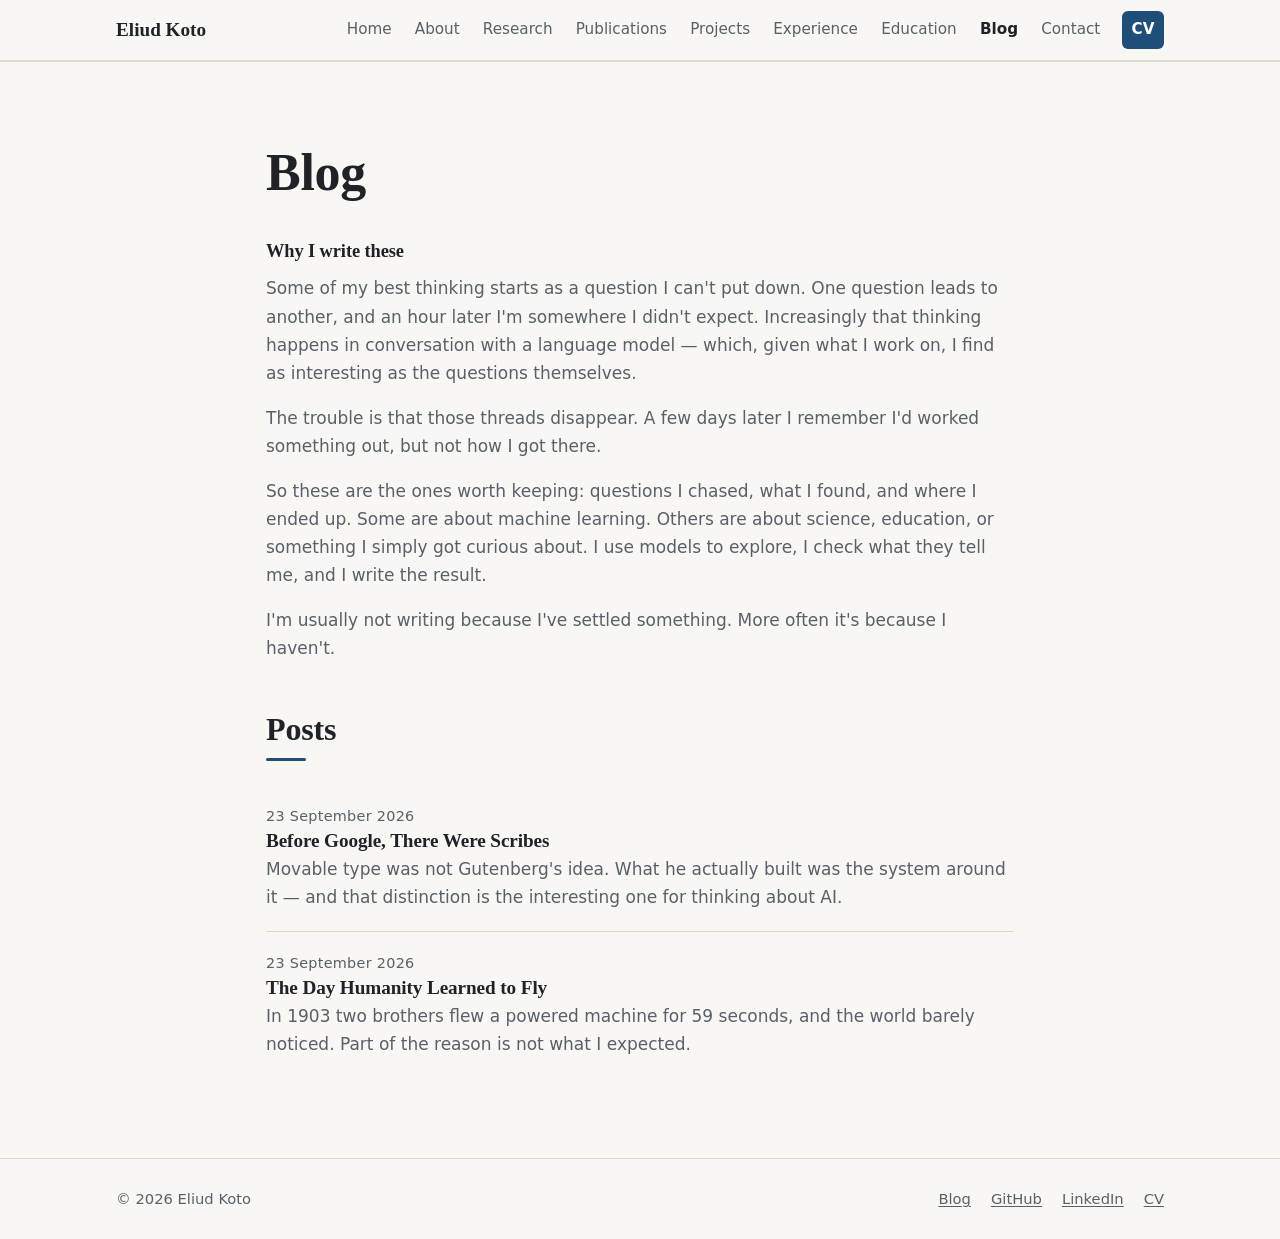
==== blog/index.html @ 2f5898a1 "Rename writing section to blog and move it before contact writing/ -> blog/, assets/writing/ -> asse" ====
<!DOCTYPE html>
<html lang="en-GB">
<head>
  <meta charset="utf-8">
  <meta name="viewport" content="width=device-width, initial-scale=1">
  <title>Blog — Eliud Koto</title>
  <meta name="description" content="Notes and essays by Eliud Koto on machine learning, science, education and whatever question happens to be worth chasing.">
  <meta name="author" content="Eliud Koto">
  <link rel="canonical" href="https://eliud-koto.github.io/blog/">
  <meta name="theme-color" content="#f8f7f4">

  <meta property="og:type" content="website">
  <meta property="og:title" content="Blog — Eliud Koto">
  <meta property="og:description" content="Notes and essays on machine learning, science, education and whatever question happens to be worth chasing.">
  <meta property="og:url" content="https://eliud-koto.github.io/blog/">
  <meta property="og:site_name" content="Eliud Koto">
  <meta property="og:image" content="https://eliud-koto.github.io/assets/eliud-koto.jpg">
  <meta name="twitter:card" content="summary">

  <link rel="icon" href="../assets/favicon.svg" type="image/svg+xml">
  <link rel="stylesheet" href="../css/style.css">
</head>
<body>

<a class="skip-link" href="#main">Skip to content</a>

<header class="site-header">
  <div class="container nav-bar">
    <a class="brand" href="../index.html">Eliud Koto</a>

    <button class="nav-toggle" type="button" aria-expanded="false" aria-controls="site-nav" aria-label="Open menu">
      <span class="nav-toggle-bar"></span>
      <span class="nav-toggle-bar"></span>
      <span class="nav-toggle-bar"></span>
    </button>

    <nav id="site-nav" class="site-nav" aria-label="Main">
      <ul>
        <li><a href="../index.html">Home</a></li>
        <li><a href="../index.html#about">About</a></li>
        <li><a href="../index.html#research">Research</a></li>
        <li><a href="../index.html#publications">Publications</a></li>
        <li><a href="../index.html#projects">Projects</a></li>
        <li><a href="../index.html#experience">Experience</a></li>
        <li><a href="../index.html#education">Education</a></li>
        <li><a href="index.html" aria-current="page">Blog</a></li>
        <li><a href="../index.html#contact">Contact</a></li>
        <li><a class="nav-cv" href="../assets/Eliud_Koto_CV.pdf" target="_blank" rel="noopener">CV</a></li>
      </ul>
    </nav>
  </div>
</header>

<main id="main">

  <section class="section">
    <div class="container narrow">
      <h1 class="page-title">Blog</h1>

      <div class="post-intro">
        <h2 class="intro-heading">Why I write these</h2>
        <p>
          Some of my best thinking starts as a question I can't put down. One question leads
          to another, and an hour later I'm somewhere I didn't expect. Increasingly that
          thinking happens in conversation with a language model — which, given what I work
          on, I find as interesting as the questions themselves.
        </p>
        <p>
          The trouble is that those threads disappear. A few days later I remember I'd worked
          something out, but not how I got there.
        </p>
        <p>
          So these are the ones worth keeping: questions I chased, what I found, and where I
          ended up. Some are about machine learning. Others are about science, education, or
          something I simply got curious about. I use models to explore, I check what they
          tell me, and I write the result.
        </p>
        <p>
          I'm usually not writing because I've settled something. More often it's because I
          haven't.
        </p>
      </div>

      <h2 class="subhead">Posts</h2>

      <!--
        To add a post:
          1. Copy _template.html to <slug>.html in this folder.
          2. Fill in the title, date and body.
          3. Add an <li> to the list below, newest first.
          4. Mirror the newest two entries in the Writing section of ../index.html.
      -->
      <ol class="post-list">
        <li>
          <p class="post-date"><time datetime="2026-09-23">23 September 2026</time></p>
          <h3><a href="before-google-there-were-scribes.html">Before Google, There Were Scribes</a></h3>
          <p>Movable type was not Gutenberg's idea. What he actually built was the system around it — and that distinction is the interesting one for thinking about AI.</p>
        </li>
        <li>
          <p class="post-date"><time datetime="2026-09-23">23 September 2026</time></p>
          <h3><a href="the-day-humanity-learned-to-fly.html">The Day Humanity Learned to Fly</a></h3>
          <p>In 1903 two brothers flew a powered machine for 59 seconds, and the world barely noticed. Part of the reason is not what I expected.</p>
        </li>
      </ol>
    </div>
  </section>

</main>

<footer class="site-footer">
  <div class="container footer-bar">
    <p>© <span id="year">2026</span> Eliud Koto</p>
    <ul>
      <li><a href="index.html">Blog</a></li>
      <li><a href="https://github.com/eliud-koto" target="_blank" rel="noopener">GitHub</a></li>
      <li><a href="https://www.linkedin.com/in/eliud-koto-625817103/" target="_blank" rel="noopener">LinkedIn</a></li>
      <li><a href="../assets/Eliud_Koto_CV.pdf" target="_blank" rel="noopener">CV</a></li>
    </ul>
  </div>
</footer>

<script src="../js/main.js"></script>
</body>
</html>
---- css/style.css ----
/* ------------------------------------------------------------------
   Eliud Koto — personal academic website
   Plain CSS, no build step. Restrained palette, system fonts.
   ------------------------------------------------------------------ */

:root {
  --bg: #f8f7f4;
  --bg-alt: #f1efea;
  --surface: #ffffff;
  --text: #1f2328;
  --text-muted: #5a6068;
  --border: #dcd9d2;
  --accent: #1f4e79;
  --accent-hover: #163a5a;
  --accent-soft: #e6eef6;

  --font-serif: "Iowan Old Style", "Palatino Linotype", "Book Antiqua", Palatino, Georgia, "Times New Roman", serif;
  --font-sans: system-ui, -apple-system, "Segoe UI", Roboto, "Helvetica Neue", Arial, sans-serif;

  --measure: 68ch;
  --container: 1080px;
  --gutter: 16px;
  --radius: 6px;
}

@media (prefers-color-scheme: dark) {
  :root:not([data-theme="light"]) {
    --bg: #15171a;
    --bg-alt: #1b1e22;
    --surface: #202429;
    --text: #e8e6e1;
    --text-muted: #a4a9b0;
    --border: #33383f;
    --accent: #8fb6dc;
    --accent-hover: #b3cee9;
    --accent-soft: #24303c;
  }
}

/* --- Base ---------------------------------------------------------- */

*,
*::before,
*::after { box-sizing: border-box; }

html {
  scroll-behavior: smooth;
  -webkit-text-size-adjust: 100%;
}

@media (prefers-reduced-motion: reduce) {
  html { scroll-behavior: auto; }
}

body {
  margin: 0;
  background: var(--bg);
  color: var(--text);
  font-family: var(--font-sans);
  font-size: 1.0625rem;
  line-height: 1.65;
  -webkit-font-smoothing: antialiased;
}

h1, h2, h3, h4 {
  font-family: var(--font-serif);
  font-weight: 600;
  line-height: 1.2;
  margin: 0 0 0.5em;
  letter-spacing: -0.005em;
}

h1 { font-size: clamp(2.25rem, 5vw, 3.25rem); }
h2 { font-size: clamp(1.6rem, 3vw, 2rem); margin-bottom: 1.5rem; }
h2::after {
  content: "";
  display: block;
  width: 2.5rem;
  height: 3px;
  margin-top: 0.6rem;
  background: var(--accent);
  border-radius: 2px;
}
h3 { font-size: 1.25rem; }
h4 { font-size: 1.1rem; }

p { margin: 0 0 1em; }
p:last-child { margin-bottom: 0; }

a {
  color: var(--accent);
  text-decoration: underline;
  text-decoration-thickness: 1px;
  text-underline-offset: 0.15em;
}
a:hover { color: var(--accent-hover); }
a:focus-visible {
  outline: 2px solid var(--accent);
  outline-offset: 2px;
  border-radius: 2px;
}

ul, ol { padding-left: 1.25rem; }
li { margin-bottom: 0.35em; }

strong { font-weight: 600; }

.container {
  width: 100%;
  max-width: var(--container);
  margin: 0 auto;
  padding: 0 var(--gutter);
}

.container.narrow { max-width: 780px; }

.skip-link {
  position: absolute;
  left: -999px;
  top: 0;
  background: var(--accent);
  color: #fff;
  padding: 0.5rem 1rem;
  z-index: 100;
}
.skip-link:focus { left: 0; }

/* --- Header / navigation ------------------------------------------ */

.site-header {
  position: sticky;
  top: 0;
  z-index: 50;
  background: var(--bg);
  border-bottom: 1px solid var(--border);
}

.nav-bar {
  display: flex;
  align-items: center;
  justify-content: space-between;
  min-height: 60px;
  gap: 1rem;
}

.brand {
  font-family: var(--font-serif);
  font-size: 1.2rem;
  font-weight: 600;
  color: var(--text);
  text-decoration: none;
}
.brand:hover { color: var(--accent); }

.site-nav ul {
  list-style: none;
  margin: 0;
  padding: 0;
  display: flex;
  align-items: center;
  gap: 0.25rem;
}
.site-nav li { margin: 0; }

.site-nav a {
  display: inline-block;
  padding: 0.4rem 0.6rem;
  font-size: 0.95rem;
  color: var(--text-muted);
  text-decoration: none;
  border-radius: var(--radius);
}
.site-nav a:hover { color: var(--text); background: var(--accent-soft); }
.site-nav a[aria-current="page"] { color: var(--text); font-weight: 600; }

.site-nav a.nav-cv {
  margin-left: 0.5rem;
  color: #fff;
  background: var(--accent);
  font-weight: 600;
}
.site-nav a.nav-cv:hover { background: var(--accent-hover); color: #fff; }

@media (prefers-color-scheme: dark) {
  :root:not([data-theme="light"]) .site-nav a.nav-cv { color: #15171a; }
  :root:not([data-theme="light"]) .site-nav a.nav-cv:hover { color: #15171a; }
}

.nav-toggle {
  display: none;
  background: none;
  border: 1px solid var(--border);
  border-radius: var(--radius);
  padding: 0.45rem 0.55rem;
  cursor: pointer;
}
.nav-toggle-bar {
  display: block;
  width: 20px;
  height: 2px;
  background: var(--text);
  margin: 4px 0;
  transition: transform 0.2s ease, opacity 0.2s ease;
}
.nav-toggle[aria-expanded="true"] .nav-toggle-bar:nth-child(1) { transform: translateY(6px) rotate(45deg); }
.nav-toggle[aria-expanded="true"] .nav-toggle-bar:nth-child(2) { opacity: 0; }
.nav-toggle[aria-expanded="true"] .nav-toggle-bar:nth-child(3) { transform: translateY(-6px) rotate(-45deg); }

@media (max-width: 1040px) {
  .nav-toggle { display: block; }

  .site-nav {
    display: none;
    position: absolute;
    left: 0;
    right: 0;
    top: 100%;
    background: var(--bg);
    border-bottom: 1px solid var(--border);
    padding: 0.5rem var(--gutter) 1rem;
  }
  .site-nav.is-open { display: block; }

  .site-nav ul {
    flex-direction: column;
    align-items: stretch;
    gap: 0;
  }
  .site-nav a {
    display: block;
    padding: 0.65rem 0.5rem;
    font-size: 1.05rem;
  }
  .site-nav a.nav-cv {
    margin: 0.5rem 0 0;
    text-align: center;
  }
}

/* --- Sections ------------------------------------------------------ */

section[id] { scroll-margin-top: 72px; }

.section {
  padding: clamp(3rem, 7vw, 5rem) 0;
  border-top: 1px solid var(--border);
}
.section-alt { background: var(--bg-alt); }

.hero {
  padding: clamp(3.5rem, 9vw, 6.5rem) 0 clamp(3rem, 7vw, 5rem);
}

.hero-inner {
  display: flex;
  align-items: center;
  gap: 2.5rem;
}
.hero-text { flex: 1 1 auto; min-width: 0; }

.hero-photo {
  flex: 0 0 auto;
  width: clamp(150px, 20vw, 220px);
  height: auto;
  border-radius: 10px;
  border: 1px solid var(--border);
  box-shadow: 0 1px 2px rgba(0, 0, 0, 0.06);
}

@media (max-width: 700px) {
  .hero-inner { flex-direction: column-reverse; align-items: flex-start; gap: 1.5rem; }
  .hero-photo { width: 140px; }
}

.eyebrow {
  font-size: 0.85rem;
  text-transform: uppercase;
  letter-spacing: 0.12em;
  color: var(--text-muted);
  margin-bottom: 0.75rem;
}

.lead {
  font-size: 1.2rem;
  max-width: var(--measure);
  margin-bottom: 1rem;
}
.lead-secondary {
  color: var(--text-muted);
  max-width: var(--measure);
  margin-bottom: 1.75rem;
}

.actions {
  display: flex;
  flex-wrap: wrap;
  gap: 0.6rem;
}

.btn {
  display: inline-block;
  padding: 0.6rem 1.1rem;
  font-size: 0.95rem;
  font-weight: 500;
  color: var(--text);
  background: var(--surface);
  border: 1px solid var(--border);
  border-radius: var(--radius);
  text-decoration: none;
  transition: border-color 0.15s ease, background-color 0.15s ease;
}
.btn:hover {
  color: var(--text);
  border-color: var(--accent);
  background: var(--accent-soft);
}
.btn-primary {
  color: #fff;
  background: var(--accent);
  border-color: var(--accent);
}
.btn-primary:hover {
  color: #fff;
  background: var(--accent-hover);
  border-color: var(--accent-hover);
}

@media (prefers-color-scheme: dark) {
  :root:not([data-theme="light"]) .btn-primary,
  :root:not([data-theme="light"]) .btn-primary:hover { color: #15171a; }
}

.meta {
  color: var(--text-muted);
  font-size: 0.95rem;
}
.small { font-size: 0.95rem; color: var(--text-muted); }
.note { color: var(--text-muted); font-size: 0.95rem; margin-top: 1.5rem; }
.subhead { margin-top: 2.5rem; }

.plain-list { padding-left: 1.25rem; }

/* --- Research ------------------------------------------------------ */

.two-col {
  display: grid;
  grid-template-columns: minmax(0, 2fr) minmax(0, 3fr);
  gap: 2.5rem;
  align-items: start;
}
@media (max-width: 820px) {
  .two-col { grid-template-columns: 1fr; gap: 2rem; }
}

.interest-list { padding-left: 1.1rem; }
.interest-list li { margin-bottom: 0.6em; }

/* --- Cards --------------------------------------------------------- */

.card {
  background: var(--surface);
  border: 1px solid var(--border);
  border-radius: var(--radius);
  padding: 1.35rem 1.5rem;
  height: 100%;
  display: flex;
  flex-direction: column;
}
.card h3, .card h4 { margin-bottom: 0.35rem; }
.card > p:not(.links):not(.tags) { flex-grow: 0; }
.card .links { margin-top: auto; padding-top: 0.75rem; }

.grid {
  display: grid;
  grid-template-columns: repeat(auto-fill, minmax(300px, 1fr));
  gap: 1.25rem;
}

.tags {
  display: flex;
  flex-wrap: wrap;
  gap: 0.4rem;
  margin: 0.75rem 0 0.25rem;
}
.tags span {
  font-size: 0.78rem;
  padding: 0.15rem 0.55rem;
  border: 1px solid transparent;
  border-radius: 999px;
  color: var(--accent);
  background: var(--accent-soft);
}

.links {
  display: flex;
  flex-wrap: wrap;
  gap: 1rem;
  font-size: 0.95rem;
}
.links a { font-weight: 500; }

/* --- Publications -------------------------------------------------- */

.pub-list {
  list-style: none;
  padding: 0;
  margin: 0;
}
.pub-list > li {
  padding: 1.25rem 0;
  border-bottom: 1px solid var(--border);
  margin: 0;
}
.pub-list > li:first-child { padding-top: 0; }
.pub-list > li:last-child { border-bottom: none; }

.pub-title {
  font-family: var(--font-serif);
  font-size: 1.15rem;
  font-weight: 600;
  margin-bottom: 0.25rem;
}
.pub-authors { margin-bottom: 0.15rem; }
.pub-venue {
  color: var(--text-muted);
  font-size: 0.95rem;
  margin-bottom: 0.6rem;
}
.pub-list .links { margin-top: 0.5rem; }

/* --- Timeline (experience / education) ----------------------------- */

.timeline {
  list-style: none;
  padding: 0;
  margin: 0;
}
.timeline > li {
  display: grid;
  grid-template-columns: 170px 1fr;
  gap: 1.5rem;
  padding: 1.25rem 0;
  border-bottom: 1px solid var(--border);
  margin: 0;
}
.timeline > li:first-child { padding-top: 0; }
.timeline > li:last-child { border-bottom: none; }

.timeline-when {
  color: var(--text-muted);
  font-size: 0.95rem;
  padding-top: 0.2rem;
  white-space: nowrap;
}
.timeline-what h3 { margin-bottom: 0.15rem; }
.timeline-what .meta { margin-bottom: 0.6rem; }
.timeline-what ul { margin: 0.5rem 0 0; padding-left: 1.1rem; list-style: disc; }

@media (max-width: 640px) {
  .timeline > li { grid-template-columns: 1fr; gap: 0.35rem; }
  .timeline-when { padding-top: 0; }
}

/* --- Contact ------------------------------------------------------- */

.contact-list {
  list-style: none;
  padding: 0;
  margin: 1.25rem 0 0;
}
.contact-list li {
  display: flex;
  gap: 1rem;
  padding: 0.45rem 0;
  border-bottom: 1px solid var(--border);
  margin: 0;
}
.contact-list li:last-child { border-bottom: none; }
.contact-list .label {
  flex: 0 0 90px;
  color: var(--text-muted);
  font-size: 0.9rem;
  text-transform: uppercase;
  letter-spacing: 0.06em;
  padding-top: 0.15rem;
}
.contact-list a { word-break: break-word; }

/* --- Writing / posts ----------------------------------------------- */

.page-title { margin-bottom: 0.75rem; }
.page-title::after { display: none; }

.post-intro {
  max-width: var(--measure);
  padding: 1.5rem 0 0.5rem;
  color: var(--text-muted);
}
.post-intro .intro-heading {
  font-size: 1.15rem;
  color: var(--text);
  margin-bottom: 0.75rem;
}
.post-intro .intro-heading::after { display: none; }

.post-list {
  list-style: none;
  padding: 0;
  margin: 0;
}
.post-list > li {
  padding: 1.25rem 0;
  border-bottom: 1px solid var(--border);
  margin: 0;
}
.post-list > li:last-child { border-bottom: none; }

.post-list h3 {
  font-size: 1.2rem;
  margin-bottom: 0.2rem;
}
.post-list h3 a {
  color: var(--text);
  text-decoration: none;
}
.post-list h3 a:hover { color: var(--accent); text-decoration: underline; }

.post-list p { color: var(--text-muted); margin-bottom: 0; }
.post-list-empty p { font-style: italic; }

.post-date {
  color: var(--text-muted);
  font-size: 0.9rem;
  letter-spacing: 0.02em;
  margin-bottom: 0.4rem;
}

.back-link {
  font-size: 0.95rem;
  margin-bottom: 1.5rem;
}
.back-link a { text-decoration: none; color: var(--text-muted); }
.back-link a:hover { color: var(--accent); text-decoration: underline; }

.post-header { margin-bottom: 2rem; }
.post-header h1 {
  font-size: clamp(1.9rem, 4vw, 2.6rem);
  margin-bottom: 0.4rem;
}
.post-header .post-date { margin-bottom: 0; }

.post-body {
  max-width: var(--measure);
  font-size: 1.09rem;
  line-height: 1.75;
}
.post-body p { margin-bottom: 1.15em; }
.post-body h2 {
  font-size: 1.3rem;
  margin-top: 2.25rem;
  margin-bottom: 0.75rem;
}
.post-body h2::after { display: none; }
.post-body ul, .post-body ol { margin-bottom: 1.15em; }
.post-body li { margin-bottom: 0.5em; }

.post-body blockquote {
  margin: 1.5em 0;
  padding: 0.25rem 0 0.25rem 1.25rem;
  border-left: 3px solid var(--accent);
  color: var(--text-muted);
  font-style: italic;
}
.post-body blockquote p:last-child { margin-bottom: 0; }

.post-figure {
  margin: 2rem 0;
}
.post-figure img {
  display: block;
  width: 100%;
  height: auto;
  border: 1px solid var(--border);
  border-radius: var(--radius);
  background: var(--surface);
}
.post-figure.figure-tall img {
  width: auto;
  max-width: 100%;
  max-height: 620px;
  margin: 0 auto;
}

.post-figure figcaption {
  margin-top: 0.65rem;
  font-size: 0.88rem;
  line-height: 1.5;
  color: var(--text-muted);
}

.template-notice {
  padding: 0.85rem 1.1rem;
  border: 1px dashed var(--border);
  border-radius: var(--radius);
  background: var(--bg-alt);
  color: var(--text-muted);
  font-size: 0.95rem;
}

/* --- Footer -------------------------------------------------------- */

.site-footer {
  border-top: 1px solid var(--border);
  padding: 1.75rem 0;
  font-size: 0.92rem;
  color: var(--text-muted);
}
.footer-bar {
  display: flex;
  flex-wrap: wrap;
  align-items: center;
  justify-content: space-between;
  gap: 0.75rem;
}
.footer-bar p { margin: 0; }
.footer-bar ul {
  list-style: none;
  margin: 0;
  padding: 0;
  display: flex;
  gap: 1.25rem;
}
.footer-bar li { margin: 0; }
.footer-bar a { color: var(--text-muted); }
.footer-bar a:hover { color: var(--accent); }
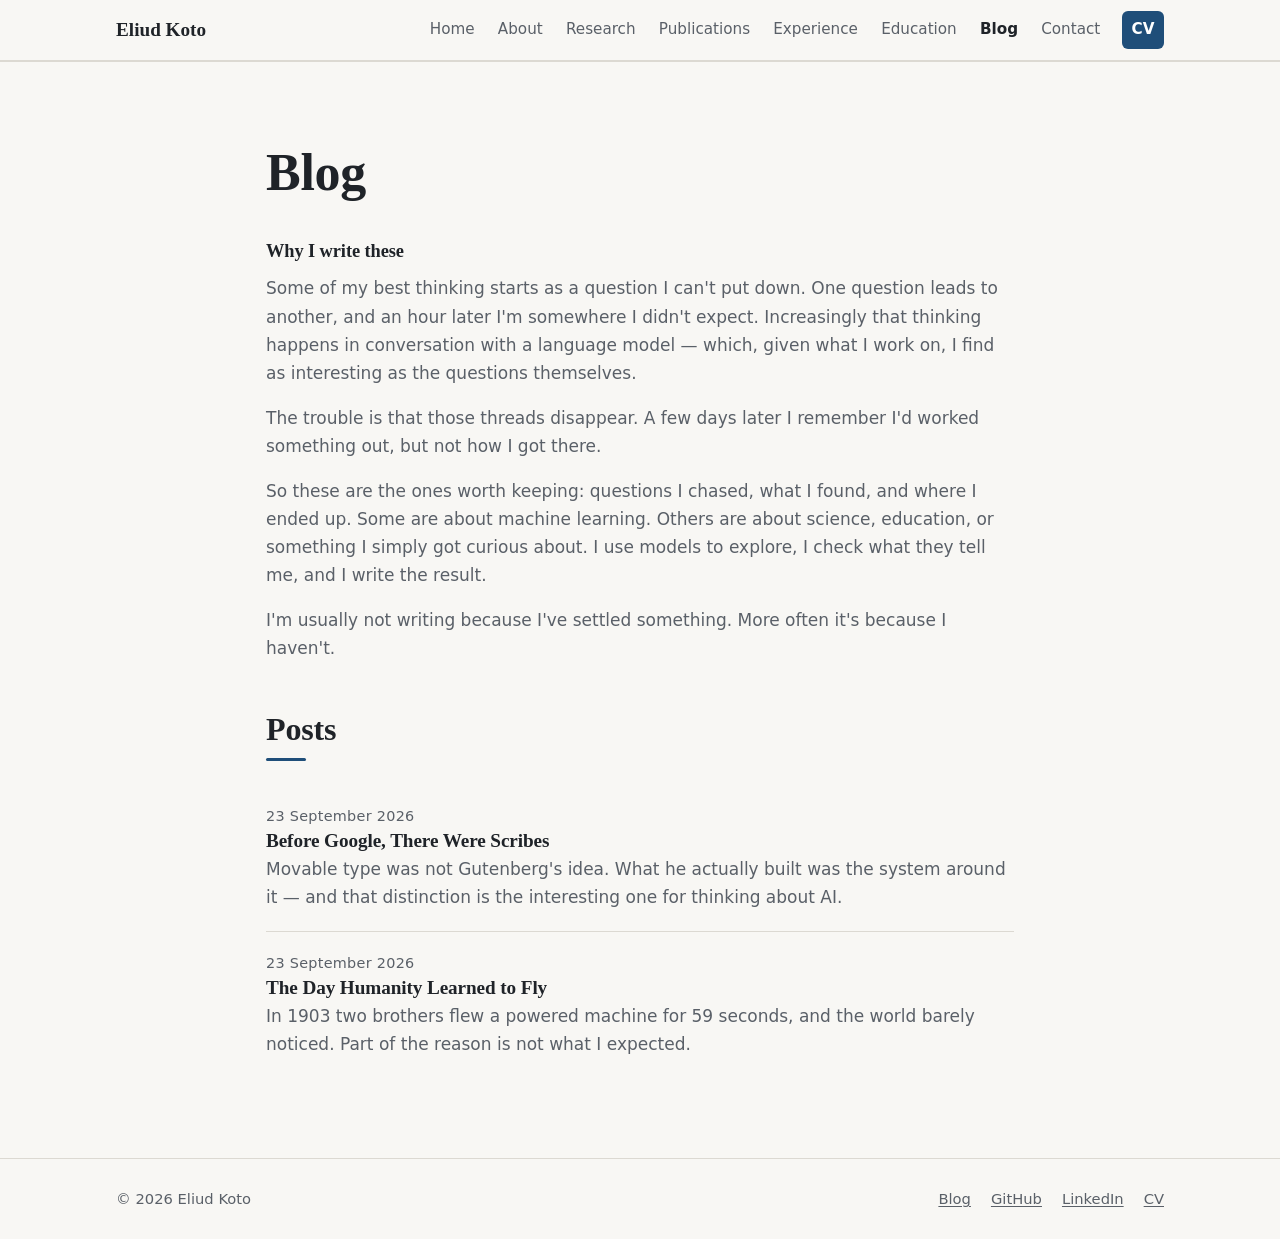
==== commit b95e34ef: "Remove repetition across the homepage Merge Projects into Research and drop the two cards that dupli" ====
--- a/blog/index.html
+++ b/blog/index.html
@@ -40,7 +40,6 @@
         <li><a href="../index.html#about">About</a></li>
         <li><a href="../index.html#research">Research</a></li>
         <li><a href="../index.html#publications">Publications</a></li>
-        <li><a href="../index.html#projects">Projects</a></li>
         <li><a href="../index.html#experience">Experience</a></li>
         <li><a href="../index.html#education">Education</a></li>
         <li><a href="index.html" aria-current="page">Blog</a></li>
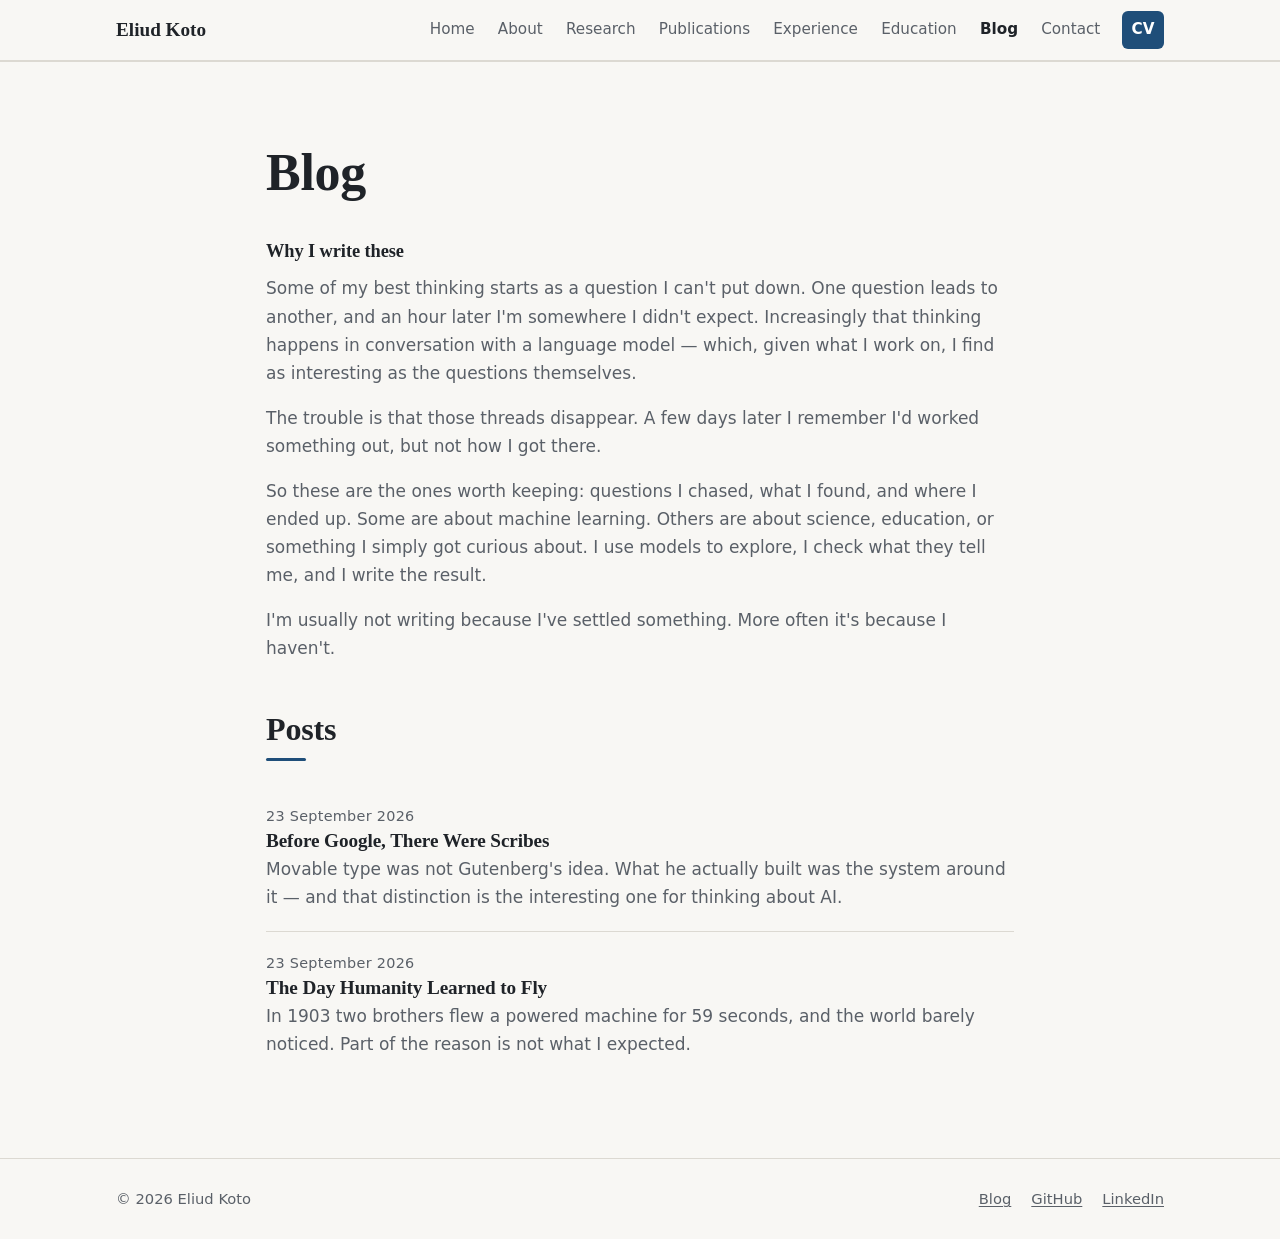
==== commit aee1d0a5: "Drop the homepage blog section and keep one CV link Posts are listed only on /blog/, so the homepage" ====
--- a/blog/index.html
+++ b/blog/index.html
@@ -87,7 +87,6 @@
           1. Copy _template.html to <slug>.html in this folder.
           2. Fill in the title, date and body.
           3. Add an <li> to the list below, newest first.
-          4. Mirror the newest two entries in the Writing section of ../index.html.
       -->
       <ol class="post-list">
         <li>
@@ -113,7 +112,6 @@
       <li><a href="index.html">Blog</a></li>
       <li><a href="https://github.com/eliud-koto" target="_blank" rel="noopener">GitHub</a></li>
       <li><a href="https://www.linkedin.com/in/eliud-koto-625817103/" target="_blank" rel="noopener">LinkedIn</a></li>
-      <li><a href="../assets/Eliud_Koto_CV.pdf" target="_blank" rel="noopener">CV</a></li>
     </ul>
   </div>
 </footer>
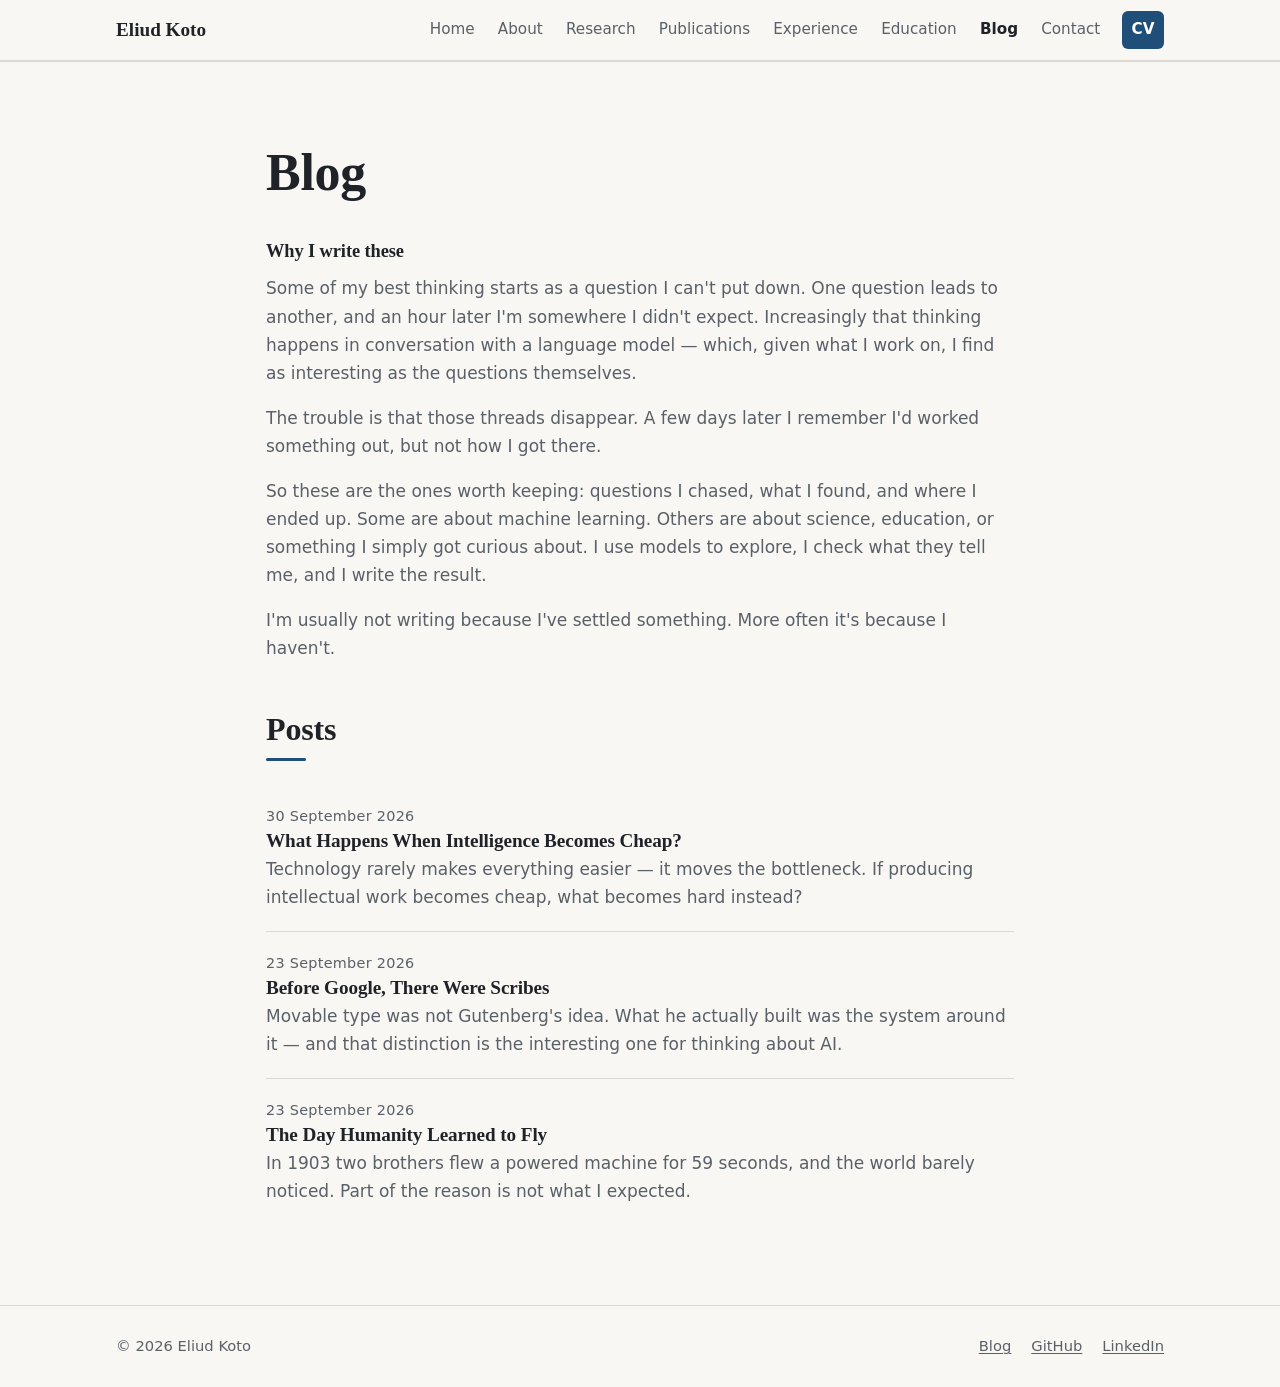
==== commit 8e2b38a0: "Add third post: What Happens When Intelligence Becomes Cheap? Co-Authored-By: Claude Opus 5 <noreply" ====
--- a/blog/index.html
+++ b/blog/index.html
@@ -90,6 +90,11 @@
       -->
       <ol class="post-list">
         <li>
+          <p class="post-date"><time datetime="2026-09-30">30 September 2026</time></p>
+          <h3><a href="what-happens-when-intelligence-becomes-cheap.html">What Happens When Intelligence Becomes Cheap?</a></h3>
+          <p>Technology rarely makes everything easier — it moves the bottleneck. If producing intellectual work becomes cheap, what becomes hard instead?</p>
+        </li>
+        <li>
           <p class="post-date"><time datetime="2026-09-23">23 September 2026</time></p>
           <h3><a href="before-google-there-were-scribes.html">Before Google, There Were Scribes</a></h3>
           <p>Movable type was not Gutenberg's idea. What he actually built was the system around it — and that distinction is the interesting one for thinking about AI.</p>
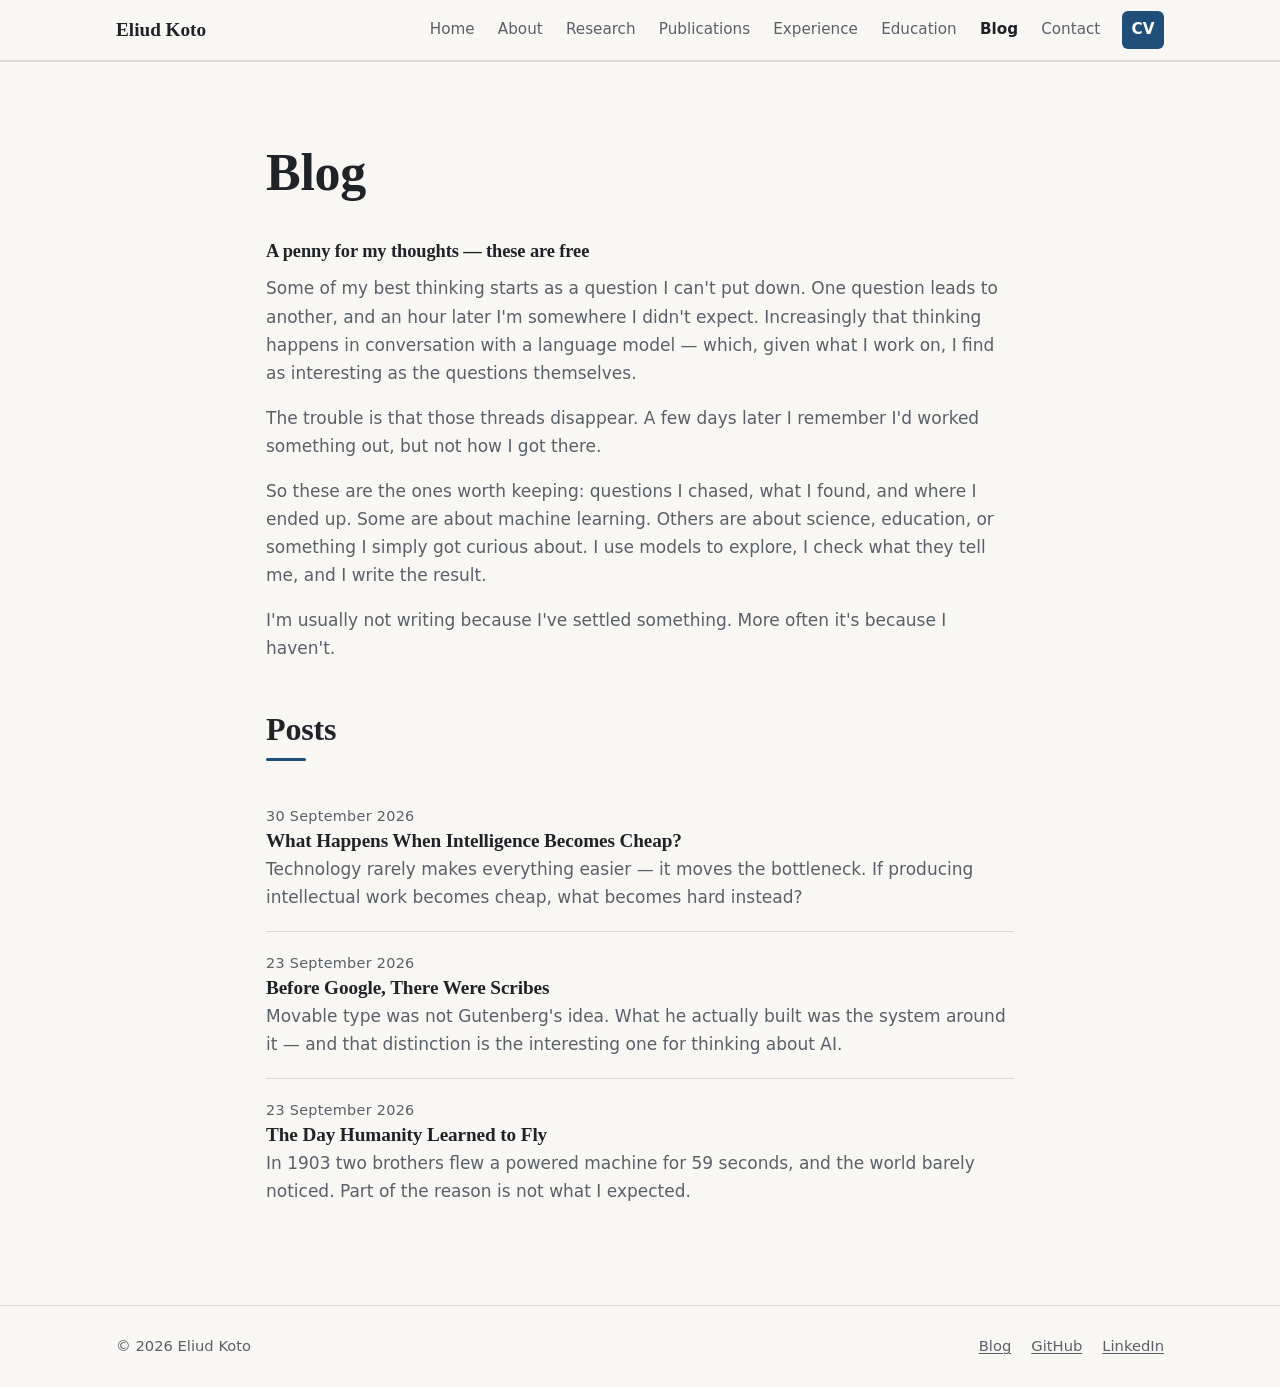
==== commit 4be22209: "Reword the blog intro heading Co-Authored-By: Claude Opus 5 <noreply@anthropic.com>" ====
--- a/blog/index.html
+++ b/blog/index.html
@@ -57,7 +57,7 @@
       <h1 class="page-title">Blog</h1>
 
       <div class="post-intro">
-        <h2 class="intro-heading">Why I write these</h2>
+        <h2 class="intro-heading">A penny for my thoughts &mdash; these are free</h2>
         <p>
           Some of my best thinking starts as a question I can't put down. One question leads
           to another, and an hour later I'm somewhere I didn't expect. Increasingly that
